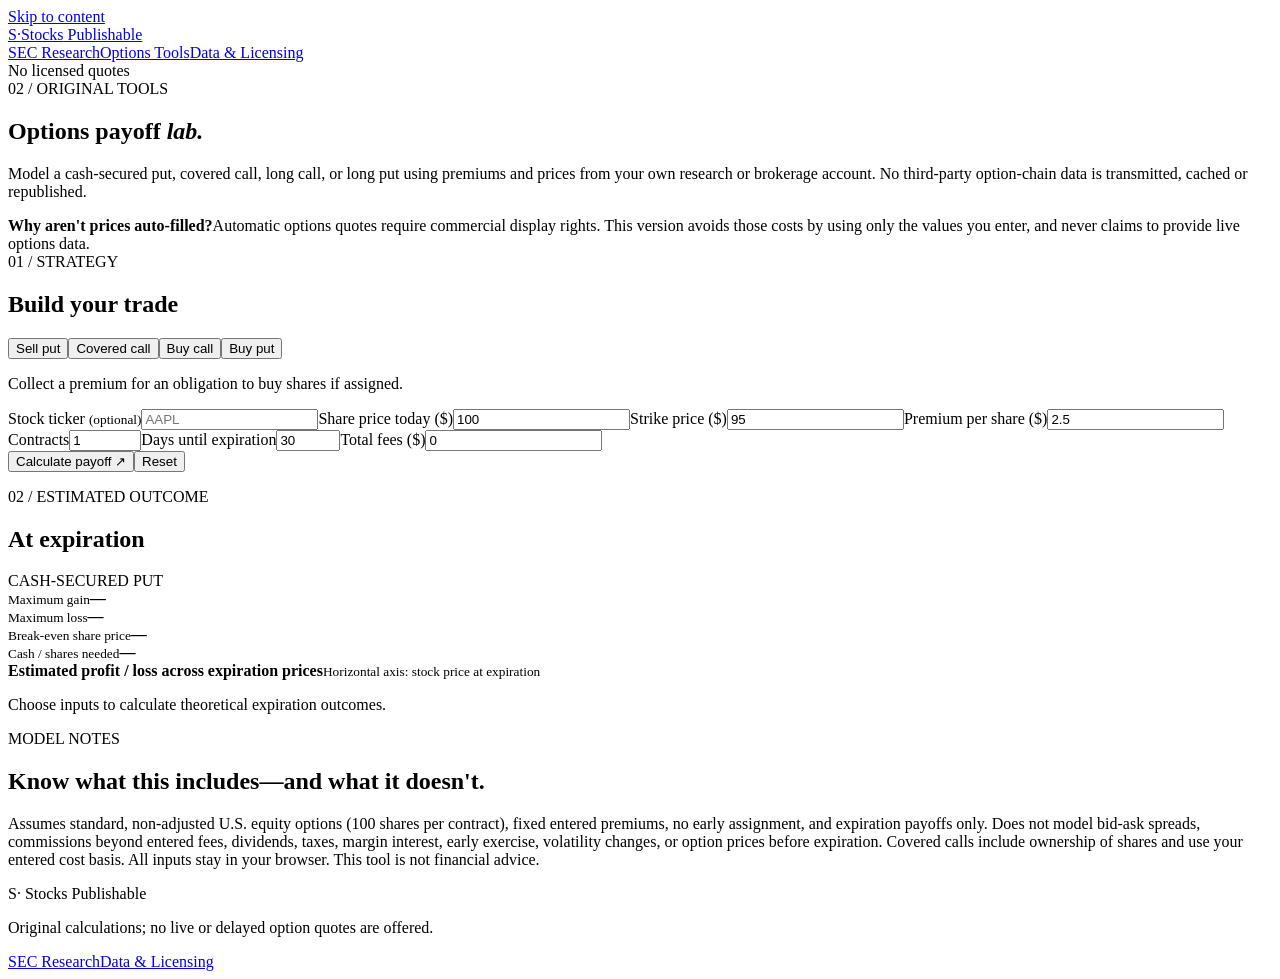
==== options.html @ eace7522 "Add SEC research website page: options.html" ====
<!doctype html><html lang="en"><head><meta charset="utf-8"><meta name="viewport" content="width=device-width,initial-scale=1"><meta name="theme-color" content="#0a1221"><meta name="description" content="Original cash-secured put, covered call, long call, and long put payoff calculators with user-entered contracts."><title>Options Payoff Tools | Stocks Publishable</title><link rel="stylesheet" href="./assets/style.css"><script src="./assets/options.js" defer></script></head><body>
<a class="skip" href="#content">Skip to content</a><header class="site-header"><div class="nav shell"><a class="logo" href="./index.html"><span class="logo-icon">S<span>·</span></span><span>Stocks<span class="logo-light"> Publishable</span></span></a><nav class="nav-links" aria-label="Main navigation"><a href="./index.html">SEC Research</a><a href="./options.html" aria-current="page">Options Tools</a><a href="./sources.html">Data & Licensing</a></nav><span class="nav-label"><span class="live-dot"></span> No licensed quotes</span></div></header>
<main class="shell" id="content"><section class="page-hero"><div class="kicker">02 / ORIGINAL TOOLS</div><h1>Options payoff <em>lab.</em></h1><p>Model a cash-secured put, covered call, long call, or long put using premiums and prices from your own research or brokerage account. No third-party option-chain data is transmitted, cached or republished.</p></section>
<div class="notice"><strong>Why aren't prices auto-filled?</strong><span>Automatic options quotes require commercial display rights. This version avoids those costs by using only the values you enter, and never claims to provide live options data.</span></div>
<section class="calc-layout"><div class="panel"><div class="kicker">01 / STRATEGY</div><h2>Build your trade</h2><div class="strategy-buttons" id="strategyButtons" role="group" aria-label="Choose strategy"><button type="button" class="chosen" data-strategy="put" aria-pressed="true">Sell put</button><button type="button" data-strategy="call" aria-pressed="false">Covered call</button><button type="button" data-strategy="long_call" aria-pressed="false">Buy call</button><button type="button" data-strategy="long_put" aria-pressed="false">Buy put</button></div><p class="strategy-info" id="strategyDescription">Collect a premium for an obligation to buy shares if assigned.</p><form id="payoffForm" novalidate><div class="field-grid"><label><span>Stock ticker <small>(optional)</small></span><input id="ticker" maxlength="12" placeholder="AAPL" autocomplete="off"></label><label><span>Share price today ($)</span><input id="spot" type="number" min="0.01" step="any" value="100" required></label><label><span>Strike price ($)</span><input id="strike" type="number" min="0.01" step="any" value="95" required></label><label><span>Premium per share ($)</span><input id="premium" type="number" min="0.01" step="any" value="2.5" required></label><label><span>Contracts</span><input id="contracts" type="number" min="1" max="10000" step="1" value="1" required></label><label><span>Days until expiration</span><input id="dte" type="number" min="1" max="3650" step="1" value="30" required></label><label id="basisField" hidden><span>Share cost basis ($)</span><input id="basis" type="number" min="0.01" step="any" value="90"></label><label><span>Total fees ($)</span><input id="fees" type="number" min="0" step="any" value="0"></label></div><div class="form-actions"><button class="btn btn-primary" type="submit">Calculate payoff <span aria-hidden="true">↗</span></button><button class="btn btn-outline" type="reset">Reset</button></div></form><p class="form-error" id="calcError" role="alert"></p></div>
<div class="panel result-panel"><div class="kicker">02 / ESTIMATED OUTCOME</div><div class="result-head"><h2>At expiration</h2><span class="result-badge" id="resultLabel">CASH-SECURED PUT</span></div><div class="result-metrics"><div class="result-metric"><small>Maximum gain</small><strong id="maxGain">—</strong></div><div class="result-metric"><small>Maximum loss</small><strong id="maxLoss">—</strong></div><div class="result-metric"><small>Break-even share price</small><strong id="breakeven">—</strong></div><div class="result-metric"><small>Cash / shares needed</small><strong id="capital">—</strong></div></div><div class="chart-heading"><strong>Estimated profit / loss across expiration prices</strong><small>Horizontal axis: stock price at expiration</small></div><div id="payoffChart" class="payoff-chart" role="img" aria-label="Payoff chart awaiting calculation"></div><p id="resultNote" class="result-note">Choose inputs to calculate theoretical expiration outcomes.</p></div></section>
<section class="panel disclosure"><div class="kicker">MODEL NOTES</div><h2>Know what this includes—and what it doesn't.</h2><p>Assumes standard, non-adjusted U.S. equity options (100 shares per contract), fixed entered premiums, no early assignment, and expiration payoffs only. Does not model bid-ask spreads, commissions beyond entered fees, dividends, taxes, margin interest, early exercise, volatility changes, or option prices before expiration. Covered calls include ownership of shares and use your entered cost basis. All inputs stay in your browser. This tool is not financial advice.</p></section>
</main><footer class="footer"><div class="shell footer-inner"><div><span class="logo footer-brand">S· <span>Stocks Publishable</span></span><p>Original calculations; no live or delayed option quotes are offered.</p></div><div class="footer-links"><a href="./index.html">SEC Research</a><a href="./sources.html">Data & Licensing</a></div></div></footer></body></html>
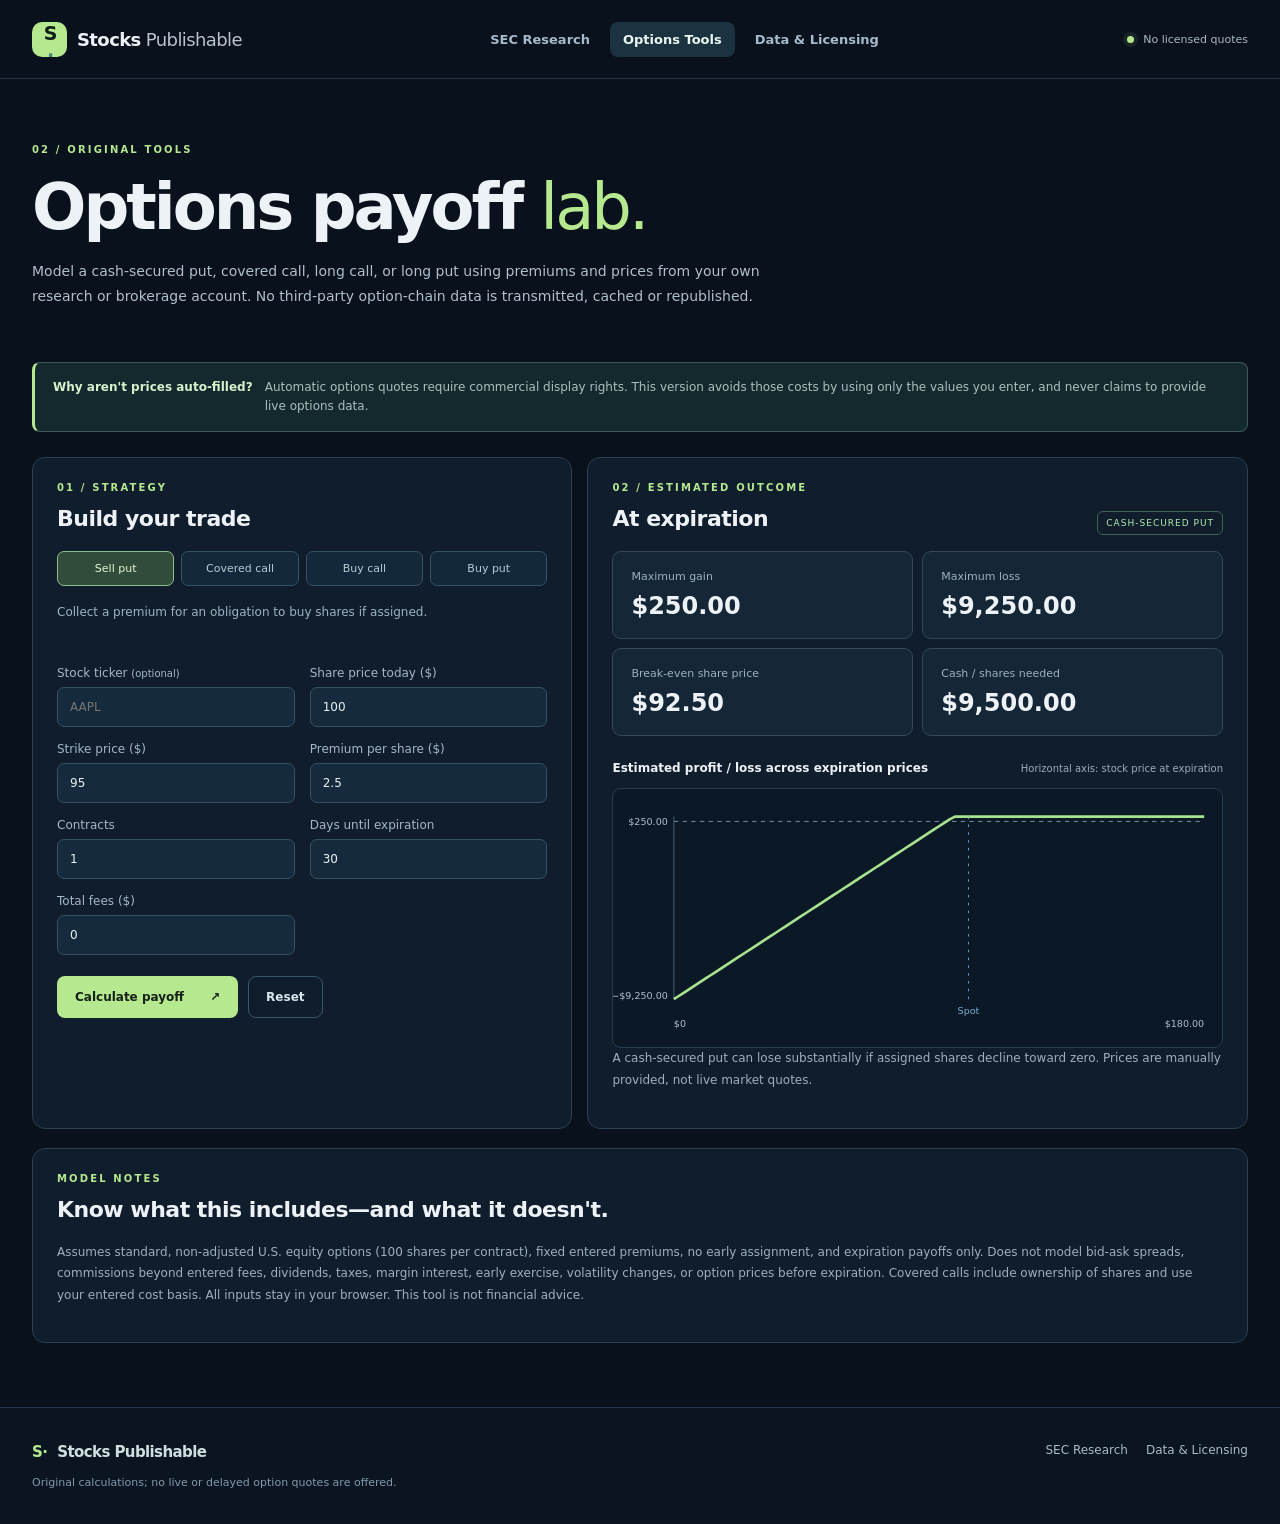
==== commit 80614e7a: "Load restored styling and scripts with fresh cache version" ====
--- a/options.html
+++ b/options.html
@@ -1,4 +1,4 @@
-<!doctype html><html lang="en"><head><meta charset="utf-8"><meta name="viewport" content="width=device-width,initial-scale=1"><meta name="theme-color" content="#0a1221"><meta name="description" content="Original cash-secured put, covered call, long call, and long put payoff calculators with user-entered contracts."><title>Options Payoff Tools | Stocks Publishable</title><link rel="stylesheet" href="./assets/style.css"><script src="./assets/options.js" defer></script></head><body>
+<!doctype html><html lang="en"><head><meta charset="utf-8"><meta name="viewport" content="width=device-width,initial-scale=1"><meta name="theme-color" content="#0a1221"><meta name="description" content="Original cash-secured put, covered call, long call, and long put payoff calculators with user-entered contracts."><title>Options Payoff Tools | Stocks Publishable</title><link rel="stylesheet" href="./assets/style.css?v=20261102-complete"><script src="./assets/options.js?v=20261102-complete" defer></script></head><body>
 <a class="skip" href="#content">Skip to content</a><header class="site-header"><div class="nav shell"><a class="logo" href="./index.html"><span class="logo-icon">S<span>·</span></span><span>Stocks<span class="logo-light"> Publishable</span></span></a><nav class="nav-links" aria-label="Main navigation"><a href="./index.html">SEC Research</a><a href="./options.html" aria-current="page">Options Tools</a><a href="./sources.html">Data & Licensing</a></nav><span class="nav-label"><span class="live-dot"></span> No licensed quotes</span></div></header>
 <main class="shell" id="content"><section class="page-hero"><div class="kicker">02 / ORIGINAL TOOLS</div><h1>Options payoff <em>lab.</em></h1><p>Model a cash-secured put, covered call, long call, or long put using premiums and prices from your own research or brokerage account. No third-party option-chain data is transmitted, cached or republished.</p></section>
 <div class="notice"><strong>Why aren't prices auto-filled?</strong><span>Automatic options quotes require commercial display rights. This version avoids those costs by using only the values you enter, and never claims to provide live options data.</span></div>
--- a/assets/style.css
+++ b/assets/style.css
@@ -0,0 +1,2 @@
+:root{font-family:Inter,ui-sans-serif,system-ui,-apple-system,"Segoe UI",sans-serif;color:#edf2f7;background:#09111d;color-scheme:dark;--bg:#09111d;--panel:#101e2d;--panel2:#122439;--edge:#294257;--text:#edf2f7;--muted:#95abbc;--mint:#b6e88f;--sky:#90d4dc;--orange:#ffc18a;--red:#f29b9b}*{box-sizing:border-box}html{scroll-behavior:smooth}body{margin:0}button,input,select{font:inherit}a{color:inherit;text-decoration:none}a:hover{text-decoration:none}.shell{width:min(1330px,calc(100% - 64px));margin-inline:auto}.sr-only{position:absolute;width:1px;height:1px;padding:0;margin:-1px;overflow:hidden;clip:rect(0,0,0,0);white-space:nowrap;border:0}.skip{position:absolute;left:15px;top:-90px;background:var(--mint);color:#07131b;padding:10px;z-index:100}.skip:focus{top:10px}.site-header{border-bottom:1px solid #233447;background:rgba(9,17,29,.95)}.nav{height:78px;display:flex;align-items:center;justify-content:space-between;gap:20px}.logo{font-size:18px;font-weight:850;display:flex;align-items:center;gap:10px;white-space:nowrap;letter-spacing:-.6px}.logo-icon{background:var(--mint);color:#102019;width:35px;height:35px;display:grid;place-items:center;border-radius:10px;font-size:19px;letter-spacing:-2px}.logo-icon span{color:#458772}.logo-light{font-weight:450;color:#b6c4d0}.nav-links{display:flex;gap:7px;align-items:center}.nav-links a{font-size:13px;font-weight:630;color:#a7bacc;padding:10px 13px;border-radius:8px}.nav-links a:hover,.nav-links a[aria-current=page]{background:#1b3241;color:#ebf7ee}.nav-label{white-space:nowrap;font-size:11px;color:#a9bbbe;display:flex;gap:9px;align-items:center}.live-dot,.status-indicator{width:7px;height:7px;background:var(--mint);border-radius:99px;display:inline-block;box-shadow:0 0 0 4px rgba(182,232,143,.09)}.hero{display:grid;grid-template-columns:1.72fr .85fr;gap:16px;padding:52px 0 30px}.hero-left{border:1px solid #263e50;border-radius:19px;background:radial-gradient(circle at 95% -5%,#1e4a49 0,transparent 35%),linear-gradient(135deg,#14283b,#101a29 73%);padding:clamp(28px,4vw,58px);min-height:385px}.eyebrow,.kicker,.band-index{font-size:10px;letter-spacing:2.15px;font-weight:800;color:var(--mint)}.eyebrow{display:flex;align-items:center;gap:9px}.eyebrow-line{width:19px;height:1px;background:var(--mint)}h1,h2,h3,p{margin-top:0}.hero h1{font-size:clamp(42px,5.4vw,77px);font-weight:680;line-height:1.08;letter-spacing:-4px;margin:22px 0 21px}.hero h1 em,.page-hero h1 em{font-weight:520;font-style:normal;color:var(--mint)}.hero-left>p,.page-hero p{color:#afbfcc;line-height:1.75;font-size:14px;max-width:560px}.hero-actions{display:flex;flex-wrap:wrap;gap:11px;margin-top:28px}.btn{display:inline-flex;align-items:center;justify-content:space-between;gap:26px;font-size:12px;font-weight:800;padding:13px 17px;border-radius:8px;cursor:pointer;border:1px solid transparent}.btn-primary{background:var(--mint);color:#142117}.btn-primary:hover{background:#cffba9}.btn-subtle{color:#d2e3e9;background:#1a2e3e;border-color:#355367}.btn-subtle:hover{background:#294454}.btn-outline{border-color:#39566a;background:transparent;color:#d7e5ed}.btn-outline:hover{background:#1e3447}.hero-aside{border:1px solid #273f51;border-radius:19px;background:linear-gradient(152deg,#1b3344,#122131);min-height:385px;padding:27px;display:flex;flex-direction:column}.hero-aside-top{display:flex;justify-content:space-between;font-size:10px;color:#adbdc6;font-weight:780;letter-spacing:1.6px}.hero-aside-top span{color:var(--mint)}.aside-mark{color:var(--mint);font-size:88px;line-height:1.6;text-align:center;opacity:.8;margin:auto}.hero-aside h3{font-size:22px;letter-spacing:-.6px;margin:0 0 8px}.hero-aside p{color:#aebeca;line-height:1.6;font-size:12px}.tag-row{display:flex;gap:7px;margin-top:9px;flex-wrap:wrap}.tag-row span{border:1px solid #3c5861;padding:6px 8px;color:#d3e2d8;font-size:9px;letter-spacing:1px;border-radius:5px}.status-strip{background:#0f1e2c;border:1px solid #263d4e;border-radius:11px;padding:13px 18px;display:flex;align-items:center;justify-content:space-between;gap:10px;color:#b7c8cf;font-size:12px}.status-strip>div{display:flex;align-items:center;gap:11px}.status-strip a{color:var(--mint);font-weight:700}.intro-block{margin-top:57px;display:flex;align-items:end;justify-content:space-between;gap:24px}.intro-block h2,.feature-band h2{font-size:clamp(28px,3vw,40px);letter-spacing:-1.3px;margin:11px 0 8px;font-weight:690}.intro-block p{color:var(--muted);font-size:13px}.explorer-tools{display:flex;gap:8px;padding-bottom:14px}.explorer-tools input,.explorer-tools select{background:#122438;color:var(--text);border:1px solid #365064;padding:11px 12px;border-radius:8px;font-size:12px;min-width:0}.explorer-tools input{width:235px}.explorer-tools select{width:215px}.workbench{display:grid;grid-template-columns:290px minmax(0,1fr);gap:15px;margin:15px 0 55px;align-items:start}.sidebar,.detail,.panel{border:1px solid #2b4050;border-radius:13px;background:#101d2c}.sidebar{overflow:hidden}.sidebar-top{padding:18px 20px;border-bottom:1px solid #2d4252;display:flex;align-items:center;justify-content:space-between;font-size:13px}.sidebar-top span{background:#1a3040;border-radius:7px;padding:3px 9px;font-size:11px;color:var(--mint)}.companies{max-height:490px;overflow-y:auto;padding:6px}.company-item{border:1px solid transparent;background:transparent;color:var(--text);width:100%;padding:14px 13px;border-radius:8px;cursor:pointer;text-align:left;display:flex;justify-content:space-between;align-items:center;gap:12px}.company-item:hover{background:#1b3243}.company-item.active{background:#1b3940;border-color:#44766c}.company-item strong{font-size:13px;display:block}.company-item small{display:block;margin-top:5px;color:#9aafbe;font-size:11px;overflow:hidden;text-overflow:ellipsis;white-space:nowrap;max-width:190px}.company-item>span{color:var(--mint)}.sidebar-note{border-top:1px solid #2b4050;padding:14px 17px;margin:0;font-size:11px;color:#94a9b9;line-height:1.5}.sidebar-note code{color:#c7e4bf}.detail{min-height:500px;padding:25px}.detail-empty,.empty{color:#94adbf;font-size:13px;padding:18px}.detail-head{display:flex;align-items:start;justify-content:space-between;gap:12px;flex-wrap:wrap}.detail-head h2{font-size:27px;margin:0 0 7px;letter-spacing:-.8px}.detail-head p{font-size:12px;color:var(--muted);margin:0}.ticker-pill{border:1px solid #3b5e61;padding:8px 12px;border-radius:8px;color:var(--mint);font-weight:800;font-size:12px}.fact-grid{display:grid;grid-template-columns:repeat(3,minmax(0,1fr));gap:10px;margin:25px 0}.fact-box{background:#152638;border:1px solid #30475b;border-radius:10px;padding:15px;min-width:0}.fact-box small{font-size:10px;color:#a3b7c7;display:block;min-height:30px}.fact-box strong{font-size:clamp(17px,2vw,24px);font-variant-numeric:tabular-nums;display:block;overflow-wrap:anywhere;margin:4px 0}.fact-box span{font-size:10px;color:#8da4b5}.negative{color:var(--red)!important}.positive{color:var(--mint)!important}.detail-section{padding-top:23px;border-top:1px solid #2b4050;margin-top:23px}.detail-section-head{display:flex;align-items:center;justify-content:space-between;flex-wrap:wrap;gap:10px}.detail-section h3{font-size:16px}.muted{color:var(--muted)}.small{font-size:11px}.chart-area{margin-top:16px;border-radius:10px;background:#0d1b29;border:1px solid #263c4e;padding:9px}.chart-area svg{width:100%;height:auto;display:block}.history-table{width:100%;border-collapse:collapse;font-size:12px;margin-top:12px}.history-table th{text-align:left;color:#8ea5b4;font-size:10px;letter-spacing:1px;text-transform:uppercase;font-weight:700;padding:11px 9px;border-bottom:1px solid #2d4254}.history-table td{padding:12px 9px;border-bottom:1px solid #253a4a}.history-table a,.source-link{color:var(--mint)}.warning-line{border-left:2px solid var(--orange);background:#302a24;color:#e4c5a6;padding:12px;font-size:11px;line-height:1.6;margin-top:14px}.feature-band{display:grid;grid-template-columns:.8fr 1.2fr;gap:30px;padding:10px 0 60px}.feature-grid{display:grid;grid-template-columns:repeat(2,minmax(0,1fr));gap:12px}.feature-grid a{display:flex;flex-direction:column;gap:13px;background:#152537;border:1px solid #2b4358;border-radius:11px;padding:24px;transition:background .15s}.feature-grid a:hover{background:#1b3548}.feature-icon{font-size:29px;color:var(--mint)}.feature-grid strong{font-size:15px}.feature-grid small{font-size:11px;color:#99b0c0;line-height:1.6}.feature-arrow{color:var(--mint);align-self:flex-end}.footer{border-top:1px solid #243649;background:#0b1522;padding:35px 0 19px}.footer-inner{display:flex;justify-content:space-between;gap:30px}.footer-brand{font-size:15px;color:var(--mint)}.footer-brand span{color:#d1dedf}.footer p{color:#8299ab;font-size:11px;line-height:1.6;margin:13px 0}.footer-links{display:flex;gap:18px;flex-wrap:wrap;align-content:start}.footer-links a{font-size:12px;color:#aabac6}.footer-bottom{border-top:1px solid #243649;margin-top:18px;padding-top:20px;color:#738b9e;font-size:10px}.page-hero{padding:65px 0 25px}.page-hero h1{font-size:clamp(42px,5vw,67px);letter-spacing:-3px;font-weight:680;margin:15px 0}.page-hero p{max-width:740px}.notice{margin:15px 0 25px;border:1px solid #3c5b54;border-left:3px solid var(--mint);background:#14292d;padding:15px 18px;border-radius:8px;display:flex;gap:12px;align-items:baseline;font-size:12px;color:#a9c2bd;line-height:1.6}.notice strong{white-space:nowrap;color:#d5f4ce}.calc-layout{display:grid;grid-template-columns:.9fr 1.1fr;gap:15px}.panel{padding:24px;min-width:0}.panel h2{font-size:22px;letter-spacing:-.5px;margin:13px 0 20px}.strategy-buttons{display:grid;grid-template-columns:repeat(4,minmax(0,1fr));gap:7px}.strategy-buttons button{font-size:11px;padding:10px 7px;border-radius:7px;border:1px solid #365064;background:#13283a;color:#b7cbd6;cursor:pointer}.strategy-buttons button.chosen{background:#324c3c;border-color:#8dbf88;color:#e4f6d6}.strategy-info{font-size:12px;color:#9eb4c3;line-height:1.6;margin:17px 0 24px;min-height:39px}.field-grid{display:grid;grid-template-columns:repeat(2,minmax(0,1fr));gap:15px}.field-grid label{font-size:12px;color:#a3b8c8;display:flex;flex-direction:column;gap:7px}.field-grid label[hidden]{display:none}.field-grid input{width:100%;min-width:0;border:1px solid #365164;background:#152a3c;padding:12px;border-radius:7px;color:#e8f2f4}.field-grid small{font-size:10px}.field-grid input:focus,.explorer-tools input:focus,.explorer-tools select:focus{outline:2px solid #85bc98}.form-actions{display:flex;gap:10px;margin-top:21px}.form-error{color:#ffb2a5;font-size:12px;margin:14px 0 0}.result-head{display:flex;align-items:baseline;justify-content:space-between;gap:12px}.result-badge{font-size:9px;letter-spacing:1px;border:1px solid #406058;color:#b4ebad;padding:6px 8px;border-radius:6px}.result-metrics{display:grid;grid-template-columns:repeat(2,minmax(0,1fr));gap:9px}.result-metric{background:#152637;border:1px solid #324859;padding:18px;border-radius:9px}.result-metric small{font-size:11px;display:block;color:#9bb1c2}.result-metric strong{display:block;font-size:24px;margin-top:9px;overflow-wrap:anywhere;font-variant-numeric:tabular-nums}.chart-heading{display:flex;align-items:center;justify-content:space-between;gap:13px;margin:25px 0 13px}.chart-heading strong{font-size:12px}.chart-heading small{font-size:10px;color:#9aafbd}.payoff-chart{background:#0b1927;border:1px solid #263d50;border-radius:9px;min-height:260px;display:grid;place-items:center}.payoff-chart svg{width:100%;display:block;max-height:350px}.result-note,.disclosure p{color:#9db0bd;font-size:12px;line-height:1.8}.disclosure{margin:19px 0 64px}.source-cards{display:grid;grid-template-columns:repeat(3,minmax(0,1fr));gap:14px;margin:16px 0 25px}.source-cards .panel{display:flex;flex-direction:column;min-height:270px}.source-top{display:flex;justify-content:space-between;gap:10px;align-items:start}.source-icon{font-size:30px;color:var(--mint)}.source-type{font-size:9px;color:#b7d0c4;letter-spacing:1px}.source-cards h2{font-size:18px}.source-cards p{font-size:12px;color:#9fb3c2;line-height:1.7}.source-link{font-size:12px;font-weight:720;margin-top:auto}.rules-panel{margin-bottom:70px}.rules-panel p,.rules-panel li{color:#a5b8c5;font-size:13px;line-height:1.8}.rules-panel h3{font-size:15px;margin-top:26px}.rules-panel ul{padding-left:20px}.rules-panel li{margin-bottom:10px}.source-actions{display:flex;flex-wrap:wrap;gap:10px;margin-top:22px}
+@media(max-width:1100px){.nav-label{display:none}.hero{grid-template-columns:1.45fr .85fr}.workbench{grid-template-columns:245px minmax(0,1fr)}.calc-layout{grid-template-columns:1fr}.hero-aside{min-height:0}}@media(max-width:800px){.shell{width:min(100% - 28px,1330px)}.hero{grid-template-columns:1fr;padding-top:26px}.hero-left{min-height:0}.hero-aside{min-height:250px}.aside-mark{font-size:50px}.intro-block{display:block}.explorer-tools{padding:4px 0 0}.explorer-tools>*{flex:1}.workbench{grid-template-columns:1fr}.companies{max-height:280px}.fact-grid{grid-template-columns:repeat(2,minmax(0,1fr))}.feature-band{grid-template-columns:1fr}.source-cards{grid-template-columns:1fr}.hero h1{letter-spacing:-2px}.page-hero{padding-top:35px}}@media(max-width:540px){.nav{height:auto;padding:14px 0;align-items:start;flex-direction:column;gap:12px}.nav-links{width:100%;overflow-x:auto}.nav-links a{padding:9px 10px;white-space:nowrap;font-size:11px}.hero-left{padding:25px}.hero h1{font-size:42px}.hero-aside{padding:20px}.status-strip{display:block;line-height:1.7}.status-strip a{margin-top:8px;display:block}.explorer-tools{flex-direction:column}.explorer-tools input,.explorer-tools select{width:100%}.detail{padding:16px}.fact-grid{gap:7px}.fact-box{padding:12px}.feature-grid{grid-template-columns:1fr}.footer-inner{flex-direction:column}.strategy-buttons{grid-template-columns:repeat(2,minmax(0,1fr))}.field-grid{grid-template-columns:1fr}.notice{display:block}.notice span{display:block;margin-top:7px}.chart-heading{display:block}.result-metric strong{font-size:19px}}
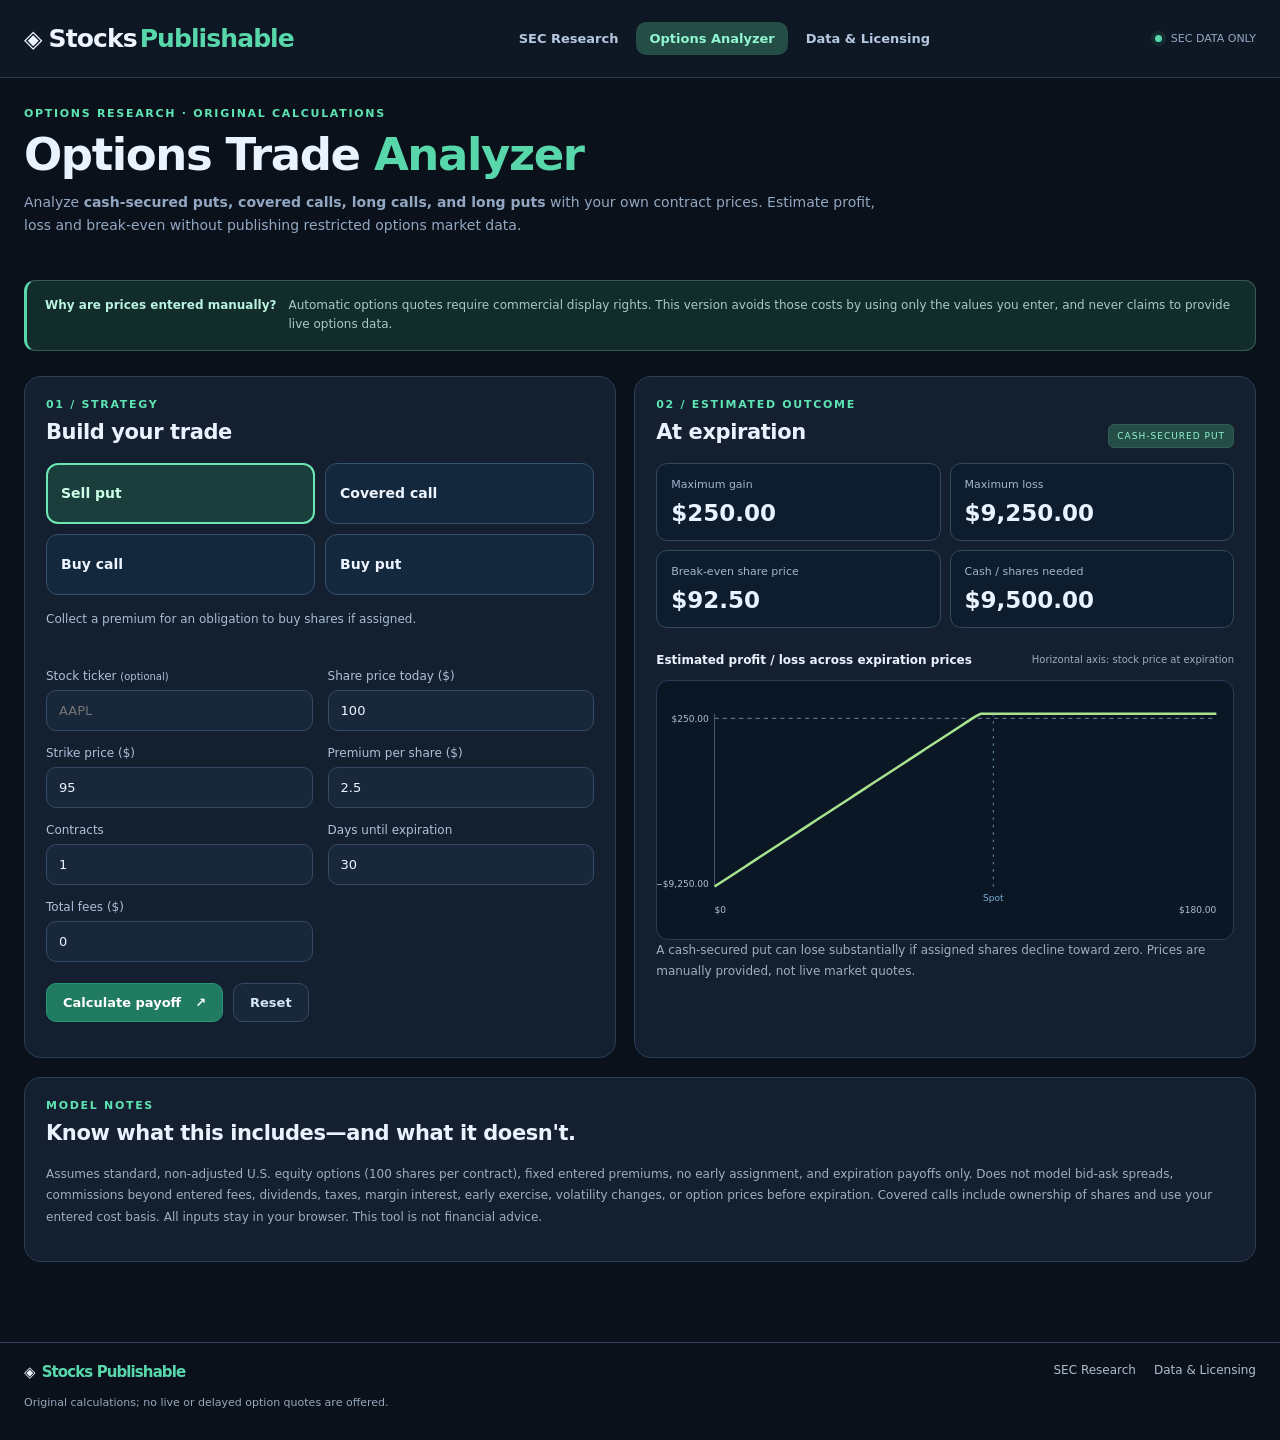
==== commit 0565395d: "Use original ShareWatch navigation and dashboard theme on options.html" ====
--- a/options.html
+++ b/options.html
@@ -1,8 +1,8 @@
-<!doctype html><html lang="en"><head><meta charset="utf-8"><meta name="viewport" content="width=device-width,initial-scale=1"><meta name="theme-color" content="#0a1221"><meta name="description" content="Original cash-secured put, covered call, long call, and long put payoff calculators with user-entered contracts."><title>Options Payoff Tools | Stocks Publishable</title><link rel="stylesheet" href="./assets/style.css?v=20261102-complete"><script src="./assets/options.js?v=20261102-complete" defer></script></head><body>
-<a class="skip" href="#content">Skip to content</a><header class="site-header"><div class="nav shell"><a class="logo" href="./index.html"><span class="logo-icon">S<span>·</span></span><span>Stocks<span class="logo-light"> Publishable</span></span></a><nav class="nav-links" aria-label="Main navigation"><a href="./index.html">SEC Research</a><a href="./options.html" aria-current="page">Options Tools</a><a href="./sources.html">Data & Licensing</a></nav><span class="nav-label"><span class="live-dot"></span> No licensed quotes</span></div></header>
-<main class="shell" id="content"><section class="page-hero"><div class="kicker">02 / ORIGINAL TOOLS</div><h1>Options payoff <em>lab.</em></h1><p>Model a cash-secured put, covered call, long call, or long put using premiums and prices from your own research or brokerage account. No third-party option-chain data is transmitted, cached or republished.</p></section>
-<div class="notice"><strong>Why aren't prices auto-filled?</strong><span>Automatic options quotes require commercial display rights. This version avoids those costs by using only the values you enter, and never claims to provide live options data.</span></div>
+<!doctype html><html lang="en"><head><meta charset="utf-8"><meta name="viewport" content="width=device-width,initial-scale=1"><meta name="theme-color" content="#0a1221"><meta name="description" content="Original cash-secured put, covered call, long call, and long put payoff calculators with user-entered contracts."><title>Options Payoff Tools | Stocks Publishable</title><link rel="stylesheet" href="./assets/style.css?v=20261102-sharewatch-theme1"><script src="./assets/options.js?v=20261102-sharewatch-theme1" defer></script></head><body>
+<a class="skip" href="#content">Skip to content</a><header class="site-header"><div class="nav shell"><a class="logo" href="./index.html" aria-label="Stocks Publishable home"><span class="logo-mark" aria-hidden="true">◈</span><span class="logo-name">Stocks<span>Publishable</span></span></a><nav class="nav-links" aria-label="Main navigation"><a href="./index.html">SEC Research</a><a href="./options.html" aria-current="page">Options Analyzer</a><a href="./sources.html">Data & Licensing</a></nav><span class="nav-label"><span class="live-dot"></span> SEC DATA ONLY</span></div></header>
+<main class="shell" id="content"><section class="page-hero"><div class="kicker">OPTIONS RESEARCH · ORIGINAL CALCULATIONS</div><h1>Options Trade <em>Analyzer</em></h1><p>Analyze <strong>cash-secured puts, covered calls, long calls, and long puts</strong> with your own contract prices. Estimate profit, loss and break-even without publishing restricted options market data.</p></section>
+<div class="notice"><strong>Why are prices entered manually?</strong><span>Automatic options quotes require commercial display rights. This version avoids those costs by using only the values you enter, and never claims to provide live options data.</span></div>
 <section class="calc-layout"><div class="panel"><div class="kicker">01 / STRATEGY</div><h2>Build your trade</h2><div class="strategy-buttons" id="strategyButtons" role="group" aria-label="Choose strategy"><button type="button" class="chosen" data-strategy="put" aria-pressed="true">Sell put</button><button type="button" data-strategy="call" aria-pressed="false">Covered call</button><button type="button" data-strategy="long_call" aria-pressed="false">Buy call</button><button type="button" data-strategy="long_put" aria-pressed="false">Buy put</button></div><p class="strategy-info" id="strategyDescription">Collect a premium for an obligation to buy shares if assigned.</p><form id="payoffForm" novalidate><div class="field-grid"><label><span>Stock ticker <small>(optional)</small></span><input id="ticker" maxlength="12" placeholder="AAPL" autocomplete="off"></label><label><span>Share price today ($)</span><input id="spot" type="number" min="0.01" step="any" value="100" required></label><label><span>Strike price ($)</span><input id="strike" type="number" min="0.01" step="any" value="95" required></label><label><span>Premium per share ($)</span><input id="premium" type="number" min="0.01" step="any" value="2.5" required></label><label><span>Contracts</span><input id="contracts" type="number" min="1" max="10000" step="1" value="1" required></label><label><span>Days until expiration</span><input id="dte" type="number" min="1" max="3650" step="1" value="30" required></label><label id="basisField" hidden><span>Share cost basis ($)</span><input id="basis" type="number" min="0.01" step="any" value="90"></label><label><span>Total fees ($)</span><input id="fees" type="number" min="0" step="any" value="0"></label></div><div class="form-actions"><button class="btn btn-primary" type="submit">Calculate payoff <span aria-hidden="true">↗</span></button><button class="btn btn-outline" type="reset">Reset</button></div></form><p class="form-error" id="calcError" role="alert"></p></div>
 <div class="panel result-panel"><div class="kicker">02 / ESTIMATED OUTCOME</div><div class="result-head"><h2>At expiration</h2><span class="result-badge" id="resultLabel">CASH-SECURED PUT</span></div><div class="result-metrics"><div class="result-metric"><small>Maximum gain</small><strong id="maxGain">—</strong></div><div class="result-metric"><small>Maximum loss</small><strong id="maxLoss">—</strong></div><div class="result-metric"><small>Break-even share price</small><strong id="breakeven">—</strong></div><div class="result-metric"><small>Cash / shares needed</small><strong id="capital">—</strong></div></div><div class="chart-heading"><strong>Estimated profit / loss across expiration prices</strong><small>Horizontal axis: stock price at expiration</small></div><div id="payoffChart" class="payoff-chart" role="img" aria-label="Payoff chart awaiting calculation"></div><p id="resultNote" class="result-note">Choose inputs to calculate theoretical expiration outcomes.</p></div></section>
 <section class="panel disclosure"><div class="kicker">MODEL NOTES</div><h2>Know what this includes—and what it doesn't.</h2><p>Assumes standard, non-adjusted U.S. equity options (100 shares per contract), fixed entered premiums, no early assignment, and expiration payoffs only. Does not model bid-ask spreads, commissions beyond entered fees, dividends, taxes, margin interest, early exercise, volatility changes, or option prices before expiration. Covered calls include ownership of shares and use your entered cost basis. All inputs stay in your browser. This tool is not financial advice.</p></section>
-</main><footer class="footer"><div class="shell footer-inner"><div><span class="logo footer-brand">S· <span>Stocks Publishable</span></span><p>Original calculations; no live or delayed option quotes are offered.</p></div><div class="footer-links"><a href="./index.html">SEC Research</a><a href="./sources.html">Data & Licensing</a></div></div></footer></body></html>+</main><footer class="footer"><div class="shell footer-inner"><div><span class="logo footer-brand">◈ <span>Stocks Publishable</span></span><p>Original calculations; no live or delayed option quotes are offered.</p></div><div class="footer-links"><a href="./index.html">SEC Research</a><a href="./sources.html">Data & Licensing</a></div></div></footer></body></html>
--- a/assets/style.css
+++ b/assets/style.css
@@ -1,2 +1,156 @@
 :root{font-family:Inter,ui-sans-serif,system-ui,-apple-system,"Segoe UI",sans-serif;color:#edf2f7;background:#09111d;color-scheme:dark;--bg:#09111d;--panel:#101e2d;--panel2:#122439;--edge:#294257;--text:#edf2f7;--muted:#95abbc;--mint:#b6e88f;--sky:#90d4dc;--orange:#ffc18a;--red:#f29b9b}*{box-sizing:border-box}html{scroll-behavior:smooth}body{margin:0}button,input,select{font:inherit}a{color:inherit;text-decoration:none}a:hover{text-decoration:none}.shell{width:min(1330px,calc(100% - 64px));margin-inline:auto}.sr-only{position:absolute;width:1px;height:1px;padding:0;margin:-1px;overflow:hidden;clip:rect(0,0,0,0);white-space:nowrap;border:0}.skip{position:absolute;left:15px;top:-90px;background:var(--mint);color:#07131b;padding:10px;z-index:100}.skip:focus{top:10px}.site-header{border-bottom:1px solid #233447;background:rgba(9,17,29,.95)}.nav{height:78px;display:flex;align-items:center;justify-content:space-between;gap:20px}.logo{font-size:18px;font-weight:850;display:flex;align-items:center;gap:10px;white-space:nowrap;letter-spacing:-.6px}.logo-icon{background:var(--mint);color:#102019;width:35px;height:35px;display:grid;place-items:center;border-radius:10px;font-size:19px;letter-spacing:-2px}.logo-icon span{color:#458772}.logo-light{font-weight:450;color:#b6c4d0}.nav-links{display:flex;gap:7px;align-items:center}.nav-links a{font-size:13px;font-weight:630;color:#a7bacc;padding:10px 13px;border-radius:8px}.nav-links a:hover,.nav-links a[aria-current=page]{background:#1b3241;color:#ebf7ee}.nav-label{white-space:nowrap;font-size:11px;color:#a9bbbe;display:flex;gap:9px;align-items:center}.live-dot,.status-indicator{width:7px;height:7px;background:var(--mint);border-radius:99px;display:inline-block;box-shadow:0 0 0 4px rgba(182,232,143,.09)}.hero{display:grid;grid-template-columns:1.72fr .85fr;gap:16px;padding:52px 0 30px}.hero-left{border:1px solid #263e50;border-radius:19px;background:radial-gradient(circle at 95% -5%,#1e4a49 0,transparent 35%),linear-gradient(135deg,#14283b,#101a29 73%);padding:clamp(28px,4vw,58px);min-height:385px}.eyebrow,.kicker,.band-index{font-size:10px;letter-spacing:2.15px;font-weight:800;color:var(--mint)}.eyebrow{display:flex;align-items:center;gap:9px}.eyebrow-line{width:19px;height:1px;background:var(--mint)}h1,h2,h3,p{margin-top:0}.hero h1{font-size:clamp(42px,5.4vw,77px);font-weight:680;line-height:1.08;letter-spacing:-4px;margin:22px 0 21px}.hero h1 em,.page-hero h1 em{font-weight:520;font-style:normal;color:var(--mint)}.hero-left>p,.page-hero p{color:#afbfcc;line-height:1.75;font-size:14px;max-width:560px}.hero-actions{display:flex;flex-wrap:wrap;gap:11px;margin-top:28px}.btn{display:inline-flex;align-items:center;justify-content:space-between;gap:26px;font-size:12px;font-weight:800;padding:13px 17px;border-radius:8px;cursor:pointer;border:1px solid transparent}.btn-primary{background:var(--mint);color:#142117}.btn-primary:hover{background:#cffba9}.btn-subtle{color:#d2e3e9;background:#1a2e3e;border-color:#355367}.btn-subtle:hover{background:#294454}.btn-outline{border-color:#39566a;background:transparent;color:#d7e5ed}.btn-outline:hover{background:#1e3447}.hero-aside{border:1px solid #273f51;border-radius:19px;background:linear-gradient(152deg,#1b3344,#122131);min-height:385px;padding:27px;display:flex;flex-direction:column}.hero-aside-top{display:flex;justify-content:space-between;font-size:10px;color:#adbdc6;font-weight:780;letter-spacing:1.6px}.hero-aside-top span{color:var(--mint)}.aside-mark{color:var(--mint);font-size:88px;line-height:1.6;text-align:center;opacity:.8;margin:auto}.hero-aside h3{font-size:22px;letter-spacing:-.6px;margin:0 0 8px}.hero-aside p{color:#aebeca;line-height:1.6;font-size:12px}.tag-row{display:flex;gap:7px;margin-top:9px;flex-wrap:wrap}.tag-row span{border:1px solid #3c5861;padding:6px 8px;color:#d3e2d8;font-size:9px;letter-spacing:1px;border-radius:5px}.status-strip{background:#0f1e2c;border:1px solid #263d4e;border-radius:11px;padding:13px 18px;display:flex;align-items:center;justify-content:space-between;gap:10px;color:#b7c8cf;font-size:12px}.status-strip>div{display:flex;align-items:center;gap:11px}.status-strip a{color:var(--mint);font-weight:700}.intro-block{margin-top:57px;display:flex;align-items:end;justify-content:space-between;gap:24px}.intro-block h2,.feature-band h2{font-size:clamp(28px,3vw,40px);letter-spacing:-1.3px;margin:11px 0 8px;font-weight:690}.intro-block p{color:var(--muted);font-size:13px}.explorer-tools{display:flex;gap:8px;padding-bottom:14px}.explorer-tools input,.explorer-tools select{background:#122438;color:var(--text);border:1px solid #365064;padding:11px 12px;border-radius:8px;font-size:12px;min-width:0}.explorer-tools input{width:235px}.explorer-tools select{width:215px}.workbench{display:grid;grid-template-columns:290px minmax(0,1fr);gap:15px;margin:15px 0 55px;align-items:start}.sidebar,.detail,.panel{border:1px solid #2b4050;border-radius:13px;background:#101d2c}.sidebar{overflow:hidden}.sidebar-top{padding:18px 20px;border-bottom:1px solid #2d4252;display:flex;align-items:center;justify-content:space-between;font-size:13px}.sidebar-top span{background:#1a3040;border-radius:7px;padding:3px 9px;font-size:11px;color:var(--mint)}.companies{max-height:490px;overflow-y:auto;padding:6px}.company-item{border:1px solid transparent;background:transparent;color:var(--text);width:100%;padding:14px 13px;border-radius:8px;cursor:pointer;text-align:left;display:flex;justify-content:space-between;align-items:center;gap:12px}.company-item:hover{background:#1b3243}.company-item.active{background:#1b3940;border-color:#44766c}.company-item strong{font-size:13px;display:block}.company-item small{display:block;margin-top:5px;color:#9aafbe;font-size:11px;overflow:hidden;text-overflow:ellipsis;white-space:nowrap;max-width:190px}.company-item>span{color:var(--mint)}.sidebar-note{border-top:1px solid #2b4050;padding:14px 17px;margin:0;font-size:11px;color:#94a9b9;line-height:1.5}.sidebar-note code{color:#c7e4bf}.detail{min-height:500px;padding:25px}.detail-empty,.empty{color:#94adbf;font-size:13px;padding:18px}.detail-head{display:flex;align-items:start;justify-content:space-between;gap:12px;flex-wrap:wrap}.detail-head h2{font-size:27px;margin:0 0 7px;letter-spacing:-.8px}.detail-head p{font-size:12px;color:var(--muted);margin:0}.ticker-pill{border:1px solid #3b5e61;padding:8px 12px;border-radius:8px;color:var(--mint);font-weight:800;font-size:12px}.fact-grid{display:grid;grid-template-columns:repeat(3,minmax(0,1fr));gap:10px;margin:25px 0}.fact-box{background:#152638;border:1px solid #30475b;border-radius:10px;padding:15px;min-width:0}.fact-box small{font-size:10px;color:#a3b7c7;display:block;min-height:30px}.fact-box strong{font-size:clamp(17px,2vw,24px);font-variant-numeric:tabular-nums;display:block;overflow-wrap:anywhere;margin:4px 0}.fact-box span{font-size:10px;color:#8da4b5}.negative{color:var(--red)!important}.positive{color:var(--mint)!important}.detail-section{padding-top:23px;border-top:1px solid #2b4050;margin-top:23px}.detail-section-head{display:flex;align-items:center;justify-content:space-between;flex-wrap:wrap;gap:10px}.detail-section h3{font-size:16px}.muted{color:var(--muted)}.small{font-size:11px}.chart-area{margin-top:16px;border-radius:10px;background:#0d1b29;border:1px solid #263c4e;padding:9px}.chart-area svg{width:100%;height:auto;display:block}.history-table{width:100%;border-collapse:collapse;font-size:12px;margin-top:12px}.history-table th{text-align:left;color:#8ea5b4;font-size:10px;letter-spacing:1px;text-transform:uppercase;font-weight:700;padding:11px 9px;border-bottom:1px solid #2d4254}.history-table td{padding:12px 9px;border-bottom:1px solid #253a4a}.history-table a,.source-link{color:var(--mint)}.warning-line{border-left:2px solid var(--orange);background:#302a24;color:#e4c5a6;padding:12px;font-size:11px;line-height:1.6;margin-top:14px}.feature-band{display:grid;grid-template-columns:.8fr 1.2fr;gap:30px;padding:10px 0 60px}.feature-grid{display:grid;grid-template-columns:repeat(2,minmax(0,1fr));gap:12px}.feature-grid a{display:flex;flex-direction:column;gap:13px;background:#152537;border:1px solid #2b4358;border-radius:11px;padding:24px;transition:background .15s}.feature-grid a:hover{background:#1b3548}.feature-icon{font-size:29px;color:var(--mint)}.feature-grid strong{font-size:15px}.feature-grid small{font-size:11px;color:#99b0c0;line-height:1.6}.feature-arrow{color:var(--mint);align-self:flex-end}.footer{border-top:1px solid #243649;background:#0b1522;padding:35px 0 19px}.footer-inner{display:flex;justify-content:space-between;gap:30px}.footer-brand{font-size:15px;color:var(--mint)}.footer-brand span{color:#d1dedf}.footer p{color:#8299ab;font-size:11px;line-height:1.6;margin:13px 0}.footer-links{display:flex;gap:18px;flex-wrap:wrap;align-content:start}.footer-links a{font-size:12px;color:#aabac6}.footer-bottom{border-top:1px solid #243649;margin-top:18px;padding-top:20px;color:#738b9e;font-size:10px}.page-hero{padding:65px 0 25px}.page-hero h1{font-size:clamp(42px,5vw,67px);letter-spacing:-3px;font-weight:680;margin:15px 0}.page-hero p{max-width:740px}.notice{margin:15px 0 25px;border:1px solid #3c5b54;border-left:3px solid var(--mint);background:#14292d;padding:15px 18px;border-radius:8px;display:flex;gap:12px;align-items:baseline;font-size:12px;color:#a9c2bd;line-height:1.6}.notice strong{white-space:nowrap;color:#d5f4ce}.calc-layout{display:grid;grid-template-columns:.9fr 1.1fr;gap:15px}.panel{padding:24px;min-width:0}.panel h2{font-size:22px;letter-spacing:-.5px;margin:13px 0 20px}.strategy-buttons{display:grid;grid-template-columns:repeat(4,minmax(0,1fr));gap:7px}.strategy-buttons button{font-size:11px;padding:10px 7px;border-radius:7px;border:1px solid #365064;background:#13283a;color:#b7cbd6;cursor:pointer}.strategy-buttons button.chosen{background:#324c3c;border-color:#8dbf88;color:#e4f6d6}.strategy-info{font-size:12px;color:#9eb4c3;line-height:1.6;margin:17px 0 24px;min-height:39px}.field-grid{display:grid;grid-template-columns:repeat(2,minmax(0,1fr));gap:15px}.field-grid label{font-size:12px;color:#a3b8c8;display:flex;flex-direction:column;gap:7px}.field-grid label[hidden]{display:none}.field-grid input{width:100%;min-width:0;border:1px solid #365164;background:#152a3c;padding:12px;border-radius:7px;color:#e8f2f4}.field-grid small{font-size:10px}.field-grid input:focus,.explorer-tools input:focus,.explorer-tools select:focus{outline:2px solid #85bc98}.form-actions{display:flex;gap:10px;margin-top:21px}.form-error{color:#ffb2a5;font-size:12px;margin:14px 0 0}.result-head{display:flex;align-items:baseline;justify-content:space-between;gap:12px}.result-badge{font-size:9px;letter-spacing:1px;border:1px solid #406058;color:#b4ebad;padding:6px 8px;border-radius:6px}.result-metrics{display:grid;grid-template-columns:repeat(2,minmax(0,1fr));gap:9px}.result-metric{background:#152637;border:1px solid #324859;padding:18px;border-radius:9px}.result-metric small{font-size:11px;display:block;color:#9bb1c2}.result-metric strong{display:block;font-size:24px;margin-top:9px;overflow-wrap:anywhere;font-variant-numeric:tabular-nums}.chart-heading{display:flex;align-items:center;justify-content:space-between;gap:13px;margin:25px 0 13px}.chart-heading strong{font-size:12px}.chart-heading small{font-size:10px;color:#9aafbd}.payoff-chart{background:#0b1927;border:1px solid #263d50;border-radius:9px;min-height:260px;display:grid;place-items:center}.payoff-chart svg{width:100%;display:block;max-height:350px}.result-note,.disclosure p{color:#9db0bd;font-size:12px;line-height:1.8}.disclosure{margin:19px 0 64px}.source-cards{display:grid;grid-template-columns:repeat(3,minmax(0,1fr));gap:14px;margin:16px 0 25px}.source-cards .panel{display:flex;flex-direction:column;min-height:270px}.source-top{display:flex;justify-content:space-between;gap:10px;align-items:start}.source-icon{font-size:30px;color:var(--mint)}.source-type{font-size:9px;color:#b7d0c4;letter-spacing:1px}.source-cards h2{font-size:18px}.source-cards p{font-size:12px;color:#9fb3c2;line-height:1.7}.source-link{font-size:12px;font-weight:720;margin-top:auto}.rules-panel{margin-bottom:70px}.rules-panel p,.rules-panel li{color:#a5b8c5;font-size:13px;line-height:1.8}.rules-panel h3{font-size:15px;margin-top:26px}.rules-panel ul{padding-left:20px}.rules-panel li{margin-bottom:10px}.source-actions{display:flex;flex-wrap:wrap;gap:10px;margin-top:22px}
-@media(max-width:1100px){.nav-label{display:none}.hero{grid-template-columns:1.45fr .85fr}.workbench{grid-template-columns:245px minmax(0,1fr)}.calc-layout{grid-template-columns:1fr}.hero-aside{min-height:0}}@media(max-width:800px){.shell{width:min(100% - 28px,1330px)}.hero{grid-template-columns:1fr;padding-top:26px}.hero-left{min-height:0}.hero-aside{min-height:250px}.aside-mark{font-size:50px}.intro-block{display:block}.explorer-tools{padding:4px 0 0}.explorer-tools>*{flex:1}.workbench{grid-template-columns:1fr}.companies{max-height:280px}.fact-grid{grid-template-columns:repeat(2,minmax(0,1fr))}.feature-band{grid-template-columns:1fr}.source-cards{grid-template-columns:1fr}.hero h1{letter-spacing:-2px}.page-hero{padding-top:35px}}@media(max-width:540px){.nav{height:auto;padding:14px 0;align-items:start;flex-direction:column;gap:12px}.nav-links{width:100%;overflow-x:auto}.nav-links a{padding:9px 10px;white-space:nowrap;font-size:11px}.hero-left{padding:25px}.hero h1{font-size:42px}.hero-aside{padding:20px}.status-strip{display:block;line-height:1.7}.status-strip a{margin-top:8px;display:block}.explorer-tools{flex-direction:column}.explorer-tools input,.explorer-tools select{width:100%}.detail{padding:16px}.fact-grid{gap:7px}.fact-box{padding:12px}.feature-grid{grid-template-columns:1fr}.footer-inner{flex-direction:column}.strategy-buttons{grid-template-columns:repeat(2,minmax(0,1fr))}.field-grid{grid-template-columns:1fr}.notice{display:block}.notice span{display:block;margin-top:7px}.chart-heading{display:block}.result-metric strong{font-size:19px}}+@media(max-width:1100px){.nav-label{display:none}.hero{grid-template-columns:1.45fr .85fr}.workbench{grid-template-columns:245px minmax(0,1fr)}.calc-layout{grid-template-columns:1fr}.hero-aside{min-height:0}}@media(max-width:800px){.shell{width:min(100% - 28px,1330px)}.hero{grid-template-columns:1fr;padding-top:26px}.hero-left{min-height:0}.hero-aside{min-height:250px}.aside-mark{font-size:50px}.intro-block{display:block}.explorer-tools{padding:4px 0 0}.explorer-tools>*{flex:1}.workbench{grid-template-columns:1fr}.companies{max-height:280px}.fact-grid{grid-template-columns:repeat(2,minmax(0,1fr))}.feature-band{grid-template-columns:1fr}.source-cards{grid-template-columns:1fr}.hero h1{letter-spacing:-2px}.page-hero{padding-top:35px}}@media(max-width:540px){.nav{height:auto;padding:14px 0;align-items:start;flex-direction:column;gap:12px}.nav-links{width:100%;overflow-x:auto}.nav-links a{padding:9px 10px;white-space:nowrap;font-size:11px}.hero-left{padding:25px}.hero h1{font-size:42px}.hero-aside{padding:20px}.status-strip{display:block;line-height:1.7}.status-strip a{margin-top:8px;display:block}.explorer-tools{flex-direction:column}.explorer-tools input,.explorer-tools select{width:100%}.detail{padding:16px}.fact-grid{gap:7px}.fact-box{padding:12px}.feature-grid{grid-template-columns:1fr}.footer-inner{flex-direction:column}.strategy-buttons{grid-template-columns:repeat(2,minmax(0,1fr))}.field-grid{grid-template-columns:1fr}.notice{display:block}.notice span{display:block;margin-top:7px}.chart-heading{display:block}.result-metric strong{font-size:19px}}
+
+
+/* ShareWatch visual alignment — match the original Stocks dashboard, not the data feeds. */
+:root{
+  background:#0b111b;
+  color:#e9f3ff;
+  --bg:#0b111b;
+  --panel:#141f30;
+  --panel2:#182739;
+  --edge:#2a4058;
+  --text:#e9f3ff;
+  --muted:#92a8c2;
+  --mint:#58d8aa;
+  --sky:#85c6ff;
+  --orange:#ffca85;
+  --red:#ffa0aa;
+}
+html{scroll-behavior:smooth}
+body{background:#0b111b;color:#e9f3ff}
+a{color:#85c6ff}
+a:hover{text-decoration:underline}
+button,input,select{font:inherit}
+button:focus-visible,input:focus-visible,select:focus-visible,a:focus-visible{outline:2px solid #64d6b1;outline-offset:3px}
+.shell{width:min(1440px,calc(100% - 48px))}
+.site-header{background:#0e1724;border-bottom:1px solid #28394d}
+.site-header .nav{min-height:77px;height:auto;padding-block:15px;gap:18px;flex-wrap:wrap}
+.logo{font-size:25px;letter-spacing:-.9px;color:#eef5ff;font-weight:850;gap:7px}
+.logo-mark{font-size:24px;color:#eef5ff;font-weight:850;line-height:1}
+.logo-name>span{color:#58d8aa;font-weight:850;margin-left:3px}
+.nav-links{display:flex;gap:5px;flex-wrap:wrap}
+.nav-links a{color:#b5c8e0;padding:9px 13px;font-size:13px;font-weight:650;border-radius:10px}
+.nav-links a[aria-current=page]{background:#234d45;color:#91f5d0;font-weight:750}
+.nav-links a:hover{background:#1b3344;color:#e6f4fc;text-decoration:none}
+.nav-label{color:#92a8c2;font-size:11px}
+.live-dot,.status-indicator{background:#58d8aa;box-shadow:0 0 0 4px rgba(88,216,170,.10)}
+main.shell{padding-bottom:42px}
+.hero{display:block;padding:32px 0 8px}
+.hero-left{border:0;background:transparent;min-height:0;max-width:960px;padding:0}
+.hero h1{font-size:clamp(30px,4.8vw,46px);line-height:1.12;letter-spacing:-1.6px;font-weight:800;margin:9px 0 12px}
+.hero h1 em,.page-hero h1 em{color:#58d8aa;font-weight:800}
+.hero-left>p,.page-hero p{max-width:880px;color:#92a8c2;font-size:14px;line-height:1.65}
+.hero-actions{margin-top:19px}
+.hero-aside{display:none}
+.eyebrow,.kicker,.band-index{color:#5ee4b3;font-size:11px;letter-spacing:1.7px}
+.btn{border-radius:10px;padding:11px 16px;font-size:13px;gap:14px}
+.btn-primary{background:#207b60;border-color:#279675;color:#fff}
+.btn-primary:hover{background:#269875;color:#fff;text-decoration:none}
+.btn-subtle,.btn-outline{background:#182739;color:#d5e5f5;border:1px solid #344a64}
+.btn-subtle:hover,.btn-outline:hover{background:#263b53;color:#fff;text-decoration:none}
+.top-stats{display:grid;grid-template-columns:repeat(4,minmax(0,1fr));gap:13px;margin:21px 0 16px}
+.stat,.panel,.sidebar,.detail{border:1px solid #2a4058;border-radius:17px;background:#141f30}
+.stat{padding:19px;min-width:0}
+.stat .label{color:#9eafc8;font-size:12px}
+.stat .value{font-size:29px;font-weight:850;margin:7px 0 3px;font-variant-numeric:tabular-nums}
+.stat .mini{color:#a4b9c8;font-size:11px}
+.stat .value.positive{color:#6ce3b6!important}
+.stat .value.negative{color:#ffa0aa!important}
+.status-strip{background:#101d2c;border:1px solid #293d54;border-radius:11px;color:#acbfd0;font-size:12px;margin:14px 0}
+.status-strip a{color:#77e9b9}
+.intro-block{margin-top:34px}
+.intro-block h2,.feature-band h2{font-size:clamp(23px,3vw,30px);font-weight:790;letter-spacing:-.7px;margin:7px 0}
+.intro-block p{font-size:13px;color:#92a8c2}
+.explorer-tools input,.explorer-tools select,.field-grid input{background:#182739;border:1px solid #344a64;border-radius:10px;color:#e9f3ff;font-size:13px}
+.explorer-tools input{width:260px}
+.explorer-tools select{width:210px}
+.workbench{grid-template-columns:minmax(265px,.75fr) minmax(0,1.95fr);gap:18px;margin:15px 0 39px}
+.sidebar{overflow:hidden}
+.sidebar-top{border-bottom:1px solid #2a4058;font-size:15px}
+.sidebar-top span{background:#234d45;color:#91f5d0}
+.companies{max-height:690px;padding:8px}
+.company-item{background:#102033;border:1px solid #273e58;border-radius:12px;padding:12px 13px;margin:0 0 8px}
+.company-item:hover{background:#1b3243}
+.company-item.active{border-color:#67d3aa;background:#173a37;box-shadow:0 0 0 1px #307a62 inset}
+.company-item strong{font-size:16px}
+.company-item small{color:#a5b8d0;font-size:12px}
+.company-item>span:last-child{color:#78e0b7}
+.sidebar-note{border-top:1px solid #2a4058;color:#91a6c1}
+.sidebar-note code{color:#82d7b2}
+.detail{min-height:500px;padding:22px}
+.detail-head h2{font-size:24px;letter-spacing:-.6px}
+.detail-head p{color:#92a8c2}
+.ticker-pill{border:1px solid #365b54;background:#122b2b;color:#91f5d0;border-radius:8px}
+.fact-grid{gap:11px;margin:22px 0}
+.fact-box,.result-metric{border:1px solid #32495f;background:#0e1d2e;border-radius:11px;padding:14px}
+.fact-box strong{font-size:clamp(17px,2.1vw,23px)}
+.fact-box small,.result-metric small{color:#a1b5ce}
+.fact-box span{color:#92a8c2}
+.chart-area,.payoff-chart{background:#0c1726;border:1px solid #293e55;border-radius:12px}
+.history-table th{color:#9fb4d0}
+.history-table td{border-color:#293d54}
+.history-table a,.source-link{color:#85c6ff}
+.feature-band{grid-template-columns:.75fr 1.25fr;padding:0 0 32px}
+.feature-grid a{background:#141f30;border:1px solid #2a4058;border-radius:15px;padding:20px}
+.feature-grid a:hover{background:#1b2e42;text-decoration:none}
+.feature-icon,.feature-arrow{color:#58d8aa}
+.footer{border-top:1px solid #31445a;background:#0b111b;padding:20px 0 15px}
+.footer-brand{color:#eef5ff;font-size:15px}
+.footer-brand span{color:#58d8aa}
+.footer-links a{color:#aebed1;font-size:12px}
+.footer p{color:#96a8bd}
+.footer-bottom{border-top:1px solid #26374b;color:#7f90a7}
+.page-hero{padding:29px 0 14px}
+.page-hero h1{font-size:clamp(30px,4.8vw,45px);letter-spacing:-1.4px;font-weight:800;margin:8px 0 10px}
+.notice{border:1px solid #365b54;border-left:3px solid #58d8aa;background:#122b2b;border-radius:11px;color:#aac9c5}
+.notice strong{color:#baf3df}
+.calc-layout{grid-template-columns:minmax(0,1fr) minmax(0,1.05fr);gap:18px}
+.panel{padding:21px}
+.panel h2{font-size:21px;letter-spacing:-.4px;margin:9px 0 19px}
+.strategy-buttons{grid-template-columns:repeat(2,minmax(0,1fr));gap:10px}
+.strategy-buttons button{min-height:61px;text-align:left;background:#14283d;border:1px solid #34516b;border-radius:12px;padding:14px;font-size:14px;font-weight:750;color:#eef5ff}
+.strategy-buttons button:hover{background:#1e344a;border-color:#75c6ec}
+.strategy-buttons button.chosen{background:#193e3b;border:2px solid #6ce6b3;color:#ccffe8;padding:13px}
+.strategy-info{color:#a8bdd2;margin:15px 0 20px}
+.field-grid label{color:#afc1d9}
+.field-grid input:focus,.explorer-tools input:focus,.explorer-tools select:focus{outline:2px solid #64d6b1}
+.result-badge{background:#234d45;border:1px solid #365b54;color:#91f5d0}
+.result-metric strong{font-size:23px}
+.disclosure{margin-bottom:38px}
+.source-cards{gap:13px;margin:17px 0 19px}
+.source-cards .panel{min-height:260px}
+.source-type{color:#9fc6b9}
+.rules-panel{margin-bottom:35px}
+@media(max-width:1100px){
+  .nav-label{display:none}
+  .workbench{grid-template-columns:minmax(230px,.8fr) minmax(0,1.5fr)}
+  .calc-layout{grid-template-columns:1fr}
+}
+@media(max-width:800px){
+  .shell{width:min(100% - 28px,1440px)}
+  .hero{padding-top:25px}
+  .hero-left{padding:0}
+  .workbench{grid-template-columns:1fr}
+  .companies{max-height:310px}
+  .feature-band{grid-template-columns:1fr}
+  .top-stats{grid-template-columns:repeat(2,minmax(0,1fr))}
+  .source-cards{grid-template-columns:1fr}
+}
+@media(max-width:540px){
+  .site-header .nav{align-items:flex-start;padding:14px 0;gap:12px}
+  .logo{font-size:23px}
+  .nav-links{width:100%;flex-wrap:nowrap;overflow-x:auto;padding-bottom:4px}
+  .nav-links a{padding:9px 10px;white-space:nowrap;font-size:12px}
+  .hero h1{font-size:36px;letter-spacing:-1.2px}
+  .hero-left{padding:0}
+  .top-stats{gap:10px}
+  .stat{padding:14px}
+  .stat .value{font-size:23px}
+  .intro-block{margin-top:25px}
+  .feature-grid{grid-template-columns:1fr}
+  .panel,.detail{padding:15px}
+  .strategy-buttons{grid-template-columns:repeat(2,minmax(0,1fr))}
+  .strategy-buttons button{padding:10px;font-size:12px;min-height:60px}
+  .strategy-buttons button.chosen{padding:9px}
+}
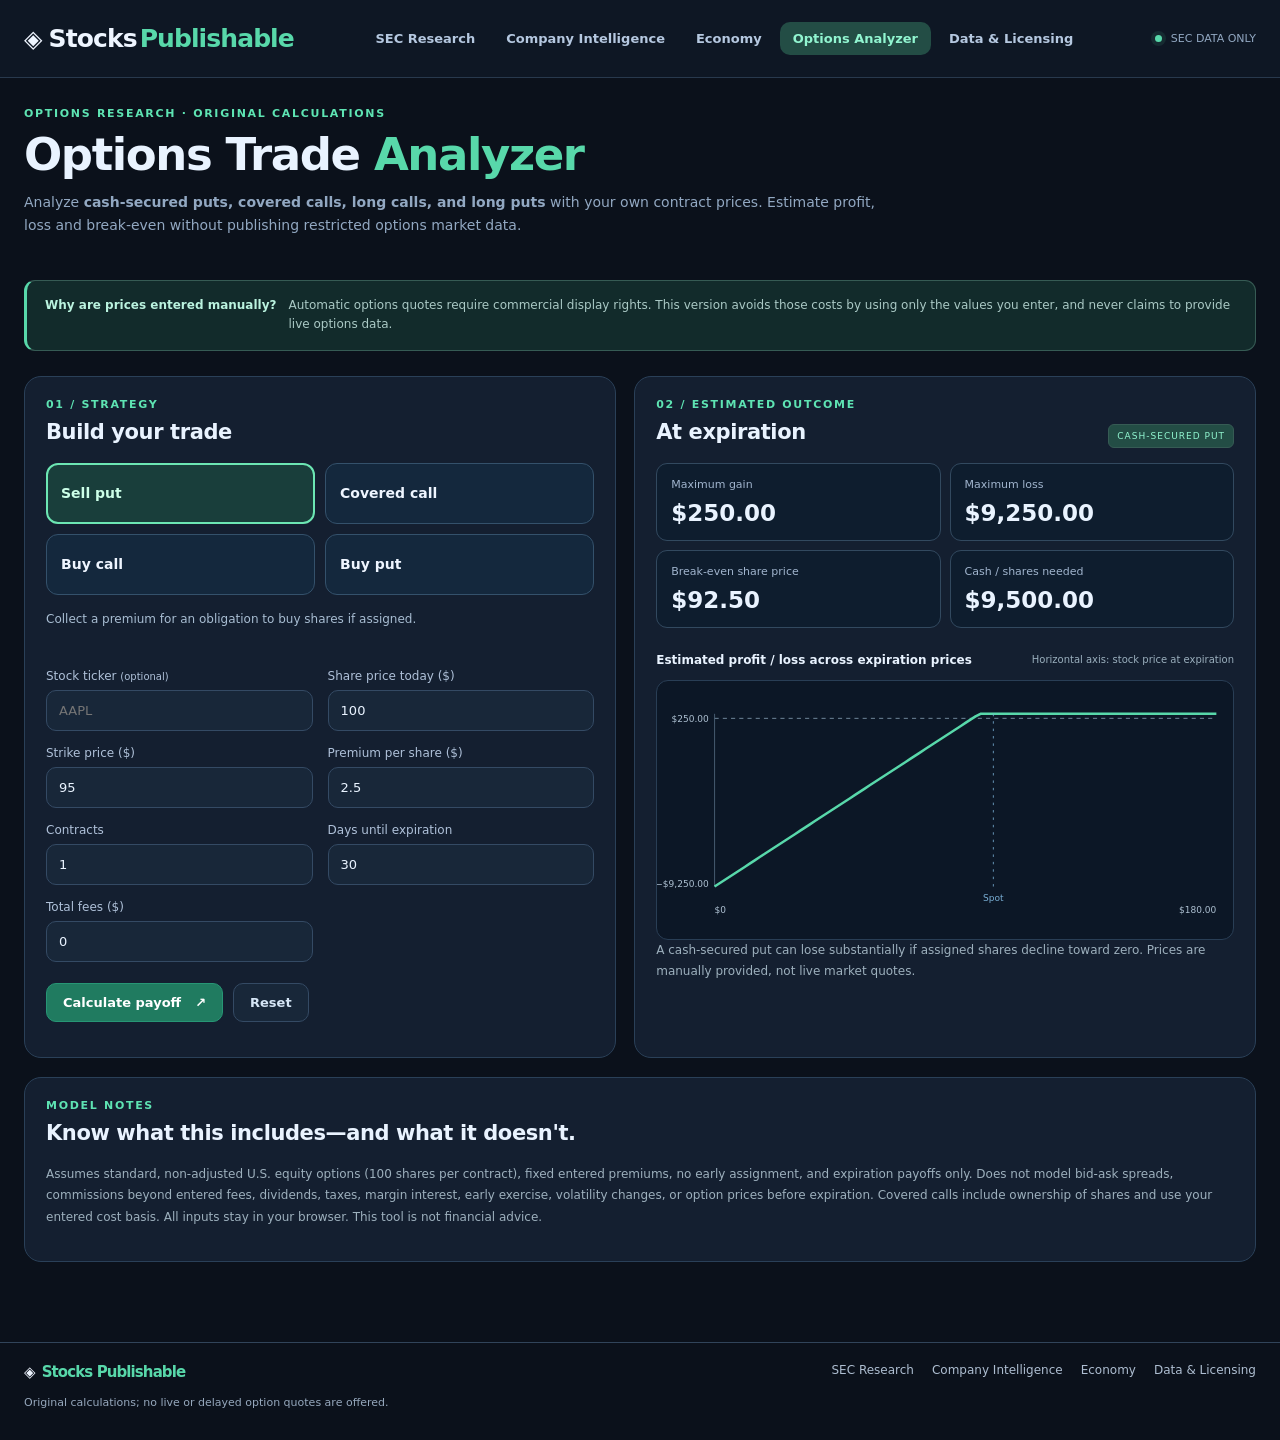
==== commit 71e4fcca: "Connect new official-data research centers in options.html" ====
--- a/options.html
+++ b/options.html
@@ -1,8 +1,8 @@
-<!doctype html><html lang="en"><head><meta charset="utf-8"><meta name="viewport" content="width=device-width,initial-scale=1"><meta name="theme-color" content="#0a1221"><meta name="description" content="Original cash-secured put, covered call, long call, and long put payoff calculators with user-entered contracts."><title>Options Payoff Tools | Stocks Publishable</title><link rel="stylesheet" href="./assets/style.css?v=20261102-sharewatch-theme1"><script src="./assets/options.js?v=20261102-sharewatch-theme1" defer></script></head><body>
-<a class="skip" href="#content">Skip to content</a><header class="site-header"><div class="nav shell"><a class="logo" href="./index.html" aria-label="Stocks Publishable home"><span class="logo-mark" aria-hidden="true">◈</span><span class="logo-name">Stocks<span>Publishable</span></span></a><nav class="nav-links" aria-label="Main navigation"><a href="./index.html">SEC Research</a><a href="./options.html" aria-current="page">Options Analyzer</a><a href="./sources.html">Data & Licensing</a></nav><span class="nav-label"><span class="live-dot"></span> SEC DATA ONLY</span></div></header>
+<!doctype html><html lang="en"><head><meta charset="utf-8"><meta name="viewport" content="width=device-width,initial-scale=1"><meta name="theme-color" content="#0a1221"><meta name="description" content="Original cash-secured put, covered call, long call, and long put payoff calculators with user-entered contracts."><title>Options Payoff Tools | Stocks Publishable</title><link rel="stylesheet" href="./assets/style.css?v=20261102-intelligence1"><script src="./assets/options.js?v=20261102-sharewatch-theme1" defer></script></head><body>
+<a class="skip" href="#content">Skip to content</a><header class="site-header"><div class="nav shell"><a class="logo" href="./index.html" aria-label="Stocks Publishable home"><span class="logo-mark" aria-hidden="true">◈</span><span class="logo-name">Stocks<span>Publishable</span></span></a><nav class="nav-links" aria-label="Main navigation"><a href="./index.html">SEC Research</a><a href="./intelligence.html">Company Intelligence</a><a href="./economy.html">Economy</a><a href="./options.html" aria-current="page">Options Analyzer</a><a href="./sources.html">Data & Licensing</a></nav><span class="nav-label"><span class="live-dot"></span> SEC DATA ONLY</span></div></header>
 <main class="shell" id="content"><section class="page-hero"><div class="kicker">OPTIONS RESEARCH · ORIGINAL CALCULATIONS</div><h1>Options Trade <em>Analyzer</em></h1><p>Analyze <strong>cash-secured puts, covered calls, long calls, and long puts</strong> with your own contract prices. Estimate profit, loss and break-even without publishing restricted options market data.</p></section>
 <div class="notice"><strong>Why are prices entered manually?</strong><span>Automatic options quotes require commercial display rights. This version avoids those costs by using only the values you enter, and never claims to provide live options data.</span></div>
 <section class="calc-layout"><div class="panel"><div class="kicker">01 / STRATEGY</div><h2>Build your trade</h2><div class="strategy-buttons" id="strategyButtons" role="group" aria-label="Choose strategy"><button type="button" class="chosen" data-strategy="put" aria-pressed="true">Sell put</button><button type="button" data-strategy="call" aria-pressed="false">Covered call</button><button type="button" data-strategy="long_call" aria-pressed="false">Buy call</button><button type="button" data-strategy="long_put" aria-pressed="false">Buy put</button></div><p class="strategy-info" id="strategyDescription">Collect a premium for an obligation to buy shares if assigned.</p><form id="payoffForm" novalidate><div class="field-grid"><label><span>Stock ticker <small>(optional)</small></span><input id="ticker" maxlength="12" placeholder="AAPL" autocomplete="off"></label><label><span>Share price today ($)</span><input id="spot" type="number" min="0.01" step="any" value="100" required></label><label><span>Strike price ($)</span><input id="strike" type="number" min="0.01" step="any" value="95" required></label><label><span>Premium per share ($)</span><input id="premium" type="number" min="0.01" step="any" value="2.5" required></label><label><span>Contracts</span><input id="contracts" type="number" min="1" max="10000" step="1" value="1" required></label><label><span>Days until expiration</span><input id="dte" type="number" min="1" max="3650" step="1" value="30" required></label><label id="basisField" hidden><span>Share cost basis ($)</span><input id="basis" type="number" min="0.01" step="any" value="90"></label><label><span>Total fees ($)</span><input id="fees" type="number" min="0" step="any" value="0"></label></div><div class="form-actions"><button class="btn btn-primary" type="submit">Calculate payoff <span aria-hidden="true">↗</span></button><button class="btn btn-outline" type="reset">Reset</button></div></form><p class="form-error" id="calcError" role="alert"></p></div>
 <div class="panel result-panel"><div class="kicker">02 / ESTIMATED OUTCOME</div><div class="result-head"><h2>At expiration</h2><span class="result-badge" id="resultLabel">CASH-SECURED PUT</span></div><div class="result-metrics"><div class="result-metric"><small>Maximum gain</small><strong id="maxGain">—</strong></div><div class="result-metric"><small>Maximum loss</small><strong id="maxLoss">—</strong></div><div class="result-metric"><small>Break-even share price</small><strong id="breakeven">—</strong></div><div class="result-metric"><small>Cash / shares needed</small><strong id="capital">—</strong></div></div><div class="chart-heading"><strong>Estimated profit / loss across expiration prices</strong><small>Horizontal axis: stock price at expiration</small></div><div id="payoffChart" class="payoff-chart" role="img" aria-label="Payoff chart awaiting calculation"></div><p id="resultNote" class="result-note">Choose inputs to calculate theoretical expiration outcomes.</p></div></section>
 <section class="panel disclosure"><div class="kicker">MODEL NOTES</div><h2>Know what this includes—and what it doesn't.</h2><p>Assumes standard, non-adjusted U.S. equity options (100 shares per contract), fixed entered premiums, no early assignment, and expiration payoffs only. Does not model bid-ask spreads, commissions beyond entered fees, dividends, taxes, margin interest, early exercise, volatility changes, or option prices before expiration. Covered calls include ownership of shares and use your entered cost basis. All inputs stay in your browser. This tool is not financial advice.</p></section>
-</main><footer class="footer"><div class="shell footer-inner"><div><span class="logo footer-brand">◈ <span>Stocks Publishable</span></span><p>Original calculations; no live or delayed option quotes are offered.</p></div><div class="footer-links"><a href="./index.html">SEC Research</a><a href="./sources.html">Data & Licensing</a></div></div></footer></body></html>+</main><footer class="footer"><div class="shell footer-inner"><div><span class="logo footer-brand">◈ <span>Stocks Publishable</span></span><p>Original calculations; no live or delayed option quotes are offered.</p></div><div class="footer-links"><a href="./index.html">SEC Research</a><a href="./intelligence.html">Company Intelligence</a><a href="./economy.html">Economy</a><a href="./sources.html">Data & Licensing</a></div></div></footer></body></html>
--- a/assets/style.css
+++ b/assets/style.css
@@ -154,3 +154,60 @@
   .strategy-buttons button{padding:10px;font-size:12px;min-height:60px}
   .strategy-buttons button.chosen{padding:9px}
 }
+
+
+/* Company Intelligence and official U.S. economy dashboards */
+.research-toolbar{display:flex;gap:15px;align-items:center;flex-wrap:wrap;margin:12px 0 20px;padding:16px 20px}
+.research-toolbar label{font-size:13px;font-weight:750;color:#bdcce1}
+.research-toolbar select,.research-compare-controls select{border:1px solid #344a64;border-radius:10px;background:#182739;color:#e9f3ff;padding:10px 12px;font:inherit;font-size:13px;min-width:205px;max-width:100%}
+.research-toolbar a{font-size:12px;color:#85c6ff;margin-left:auto}
+.research-toolbar .small{font-size:12px}
+.research-tabs{display:flex;gap:8px;flex-wrap:wrap;margin:0 0 17px}
+.research-tabs button{background:#182739;color:#b5c8e0;border:1px solid #344a64;border-radius:10px;padding:11px 14px;font-size:13px;font-weight:750;cursor:pointer}
+.research-tabs button.selected{background:#234d45;color:#91f5d0;border-color:#58d8aa}
+.research-tabs button:hover{background:#263b53}
+.research-content{min-height:360px;padding:23px}
+.research-content h2{font-size:22px;margin:9px 0 8px}
+.research-content h3{font-size:16px;margin:22px 0 12px}
+.research-content>p,.research-content .research-title p{font-size:13px;color:#a6bad0;line-height:1.7}
+.research-content a{font-size:13px;color:#85c6ff}
+.research-title{display:flex;align-items:start;justify-content:space-between;gap:15px;margin-bottom:17px}
+.score-big{background:#122b2b;border:1px solid #365b54;border-radius:12px;padding:14px 16px;color:#91f5d0;font-size:27px;font-weight:850;min-width:140px;text-align:center;white-space:nowrap}
+.score-big small{display:block;font-size:11px;font-weight:500;color:#a3c5bc;margin-top:3px;white-space:normal}
+.research-facts{display:grid;grid-template-columns:repeat(3,minmax(0,1fr));gap:11px;margin:18px 0}
+.research-fact{background:#0e1d2e;border:1px solid #32495f;border-radius:11px;padding:14px;min-width:0}
+.research-fact small{display:block;color:#9db1c7;font-size:11px;min-height:18px}
+.research-fact strong{display:block;color:#eef5ff;font-size:21px;font-variant-numeric:tabular-nums;margin:8px 0;overflow-wrap:anywhere}
+.research-fact span{display:block;color:#91a5b9;font-size:11px}
+.research-mini{font-size:11px;color:#a7bed3;margin-top:7px}
+.score-rows{border:1px solid #293e55;border-radius:12px;overflow:hidden}
+.score-row{display:flex;justify-content:space-between;align-items:center;gap:10px;padding:12px 14px;font-size:13px;background:#0e1d2e;border-bottom:1px solid #293e55}
+.score-row:last-child{border-bottom:0}
+.score-row strong{white-space:nowrap}
+.research-note{font-size:12px!important;color:#94a9c1!important;line-height:1.8;margin:17px 0}
+.research-empty{padding:24px;background:#0e1d2e;border:1px dashed #344a64;border-radius:12px;margin:18px 0;color:#d8e5f6}
+.research-empty strong{font-size:14px}
+.research-empty p{font-size:12px;line-height:1.7;color:#92a8c2;margin:11px 0}
+.research-table{border-collapse:collapse;width:100%;min-width:610px;margin:12px 0}
+.research-table th,.research-table td{padding:13px 11px;font-size:12px;text-align:left;border-bottom:1px solid #2a4058;vertical-align:top}
+.research-table th{color:#9fb4d0;text-transform:uppercase;font-size:10px;letter-spacing:1px;white-space:nowrap}
+.research-table td{color:#d7e4ef}
+.research-table a{white-space:nowrap;font-size:12px}
+.research-pill{display:inline-block;border-radius:6px;background:#263c51;color:#c0d3e7;padding:5px 8px;font-size:11px;font-weight:740;white-space:nowrap}
+.research-pill.buy{background:#163d35;color:#6ce3b6}
+.research-pill.sell{background:#452530;color:#ffa0aa}
+.research-compare-controls,.research-actions{display:flex;gap:14px;align-items:center;flex-wrap:wrap;margin:15px 0}
+.research-compare-controls span{font-size:12px;color:#a6bad0}
+.comparison-table td small{display:block;margin-top:5px;color:#8fa4b9}
+.econ-grid{display:grid;grid-template-columns:repeat(3,minmax(0,1fr));gap:12px;margin:20px 0}
+.econ-card{display:flex;flex-direction:column;align-items:flex-start;text-align:left;padding:21px;background:#141f30;border:1px solid #2a4058;border-radius:15px;cursor:pointer;color:#e9f3ff;font:inherit;min-height:149px}
+.econ-card:hover{background:#1b2e42}
+.econ-card.active{border-color:#58d8aa;background:#173a37}
+.econ-card small{font-size:12px;color:#a6bad0}
+.econ-card strong{font-size:clamp(20px,2.6vw,30px);font-weight:800;margin:12px 0 8px}
+.econ-card span{font-size:11px;color:#9cb1c6}
+#ecoDetail{margin:16px 0 22px;min-height:270px}
+#ecoDetail .chart-area{padding:12px;margin:18px 0}
+#ecoDetail .chart-area svg{display:block;width:100%;max-height:290px}
+@media(max-width:900px){.research-facts{grid-template-columns:repeat(2,minmax(0,1fr))}.econ-grid{grid-template-columns:repeat(2,minmax(0,1fr))}.research-toolbar a{margin-left:0}}
+@media(max-width:560px){.research-tabs{gap:6px}.research-tabs button{flex:1 1 135px;font-size:12px;padding:10px}.research-facts,.econ-grid{grid-template-columns:1fr}.research-content{padding:15px}.research-title{flex-direction:column}.score-big{text-align:left}.research-toolbar{padding:14px}.research-toolbar select{width:100%}.research-toolbar label,.research-toolbar .small{width:100%}}
